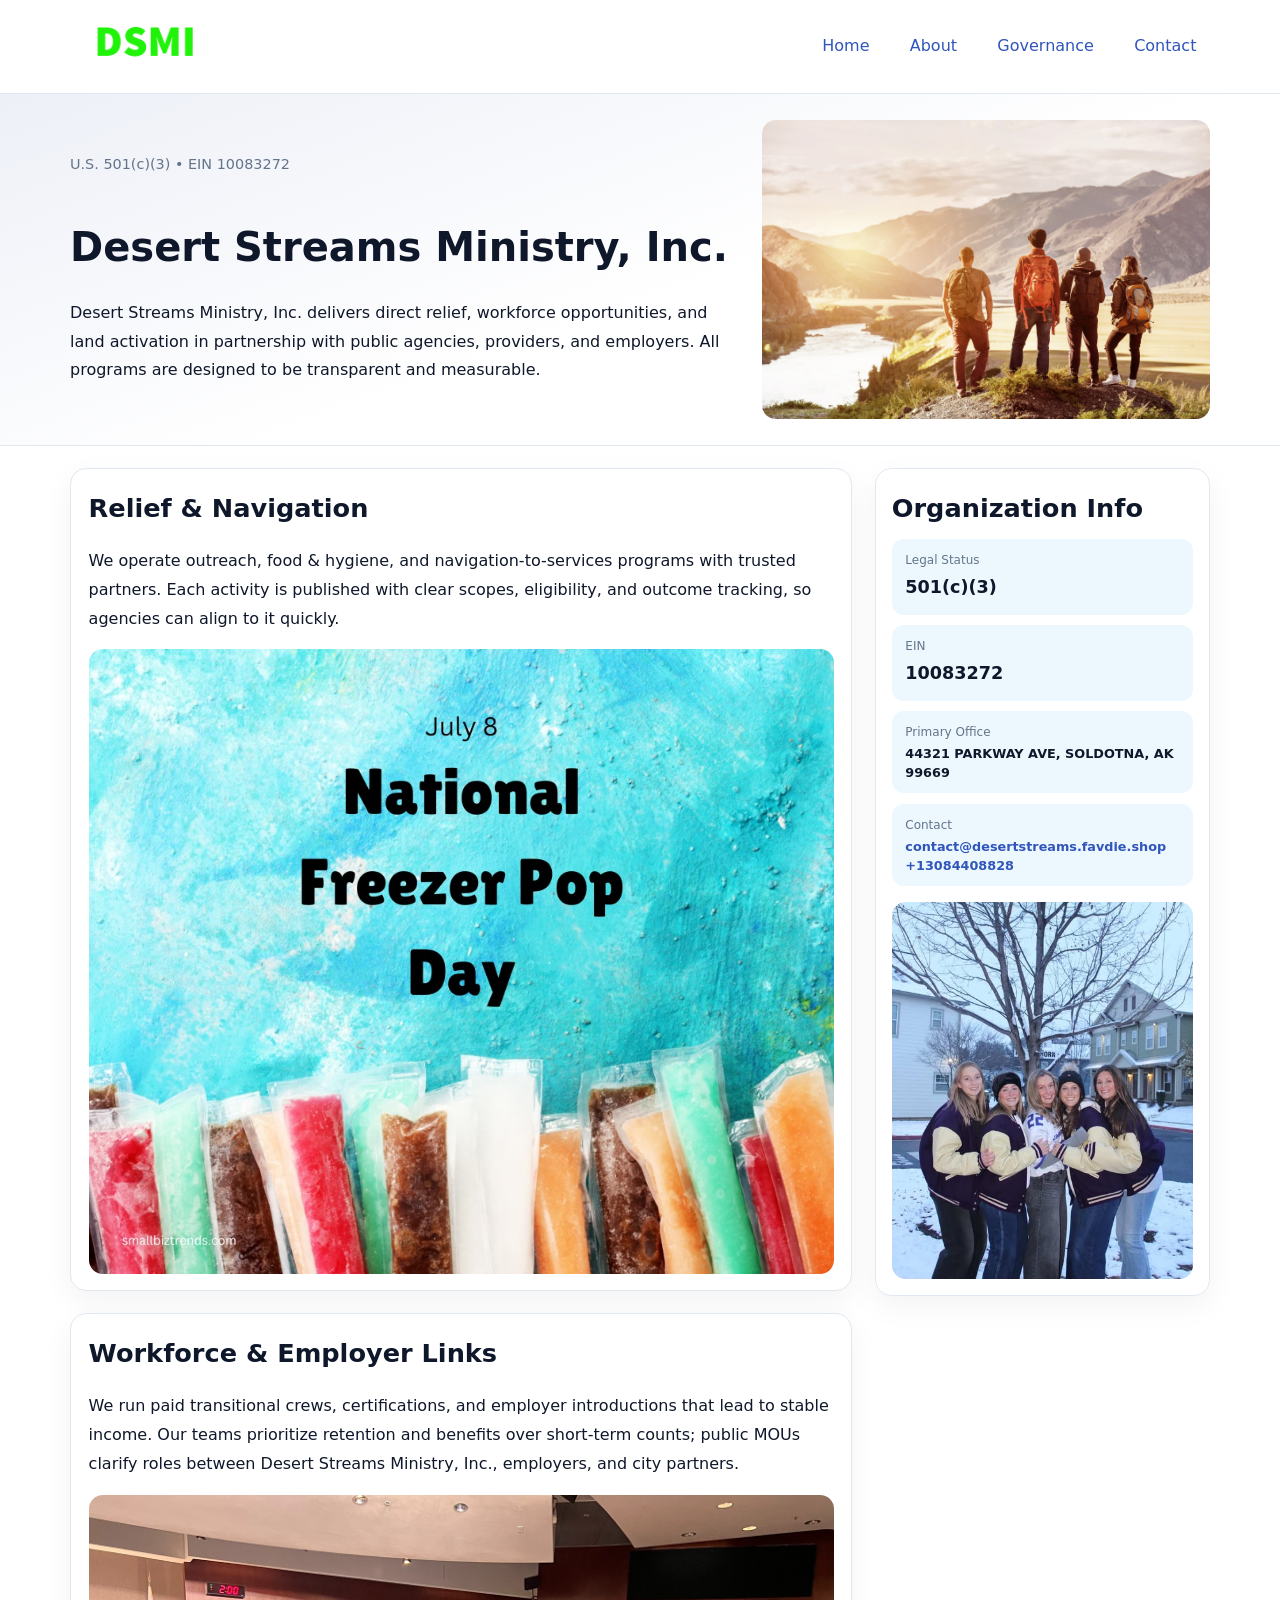
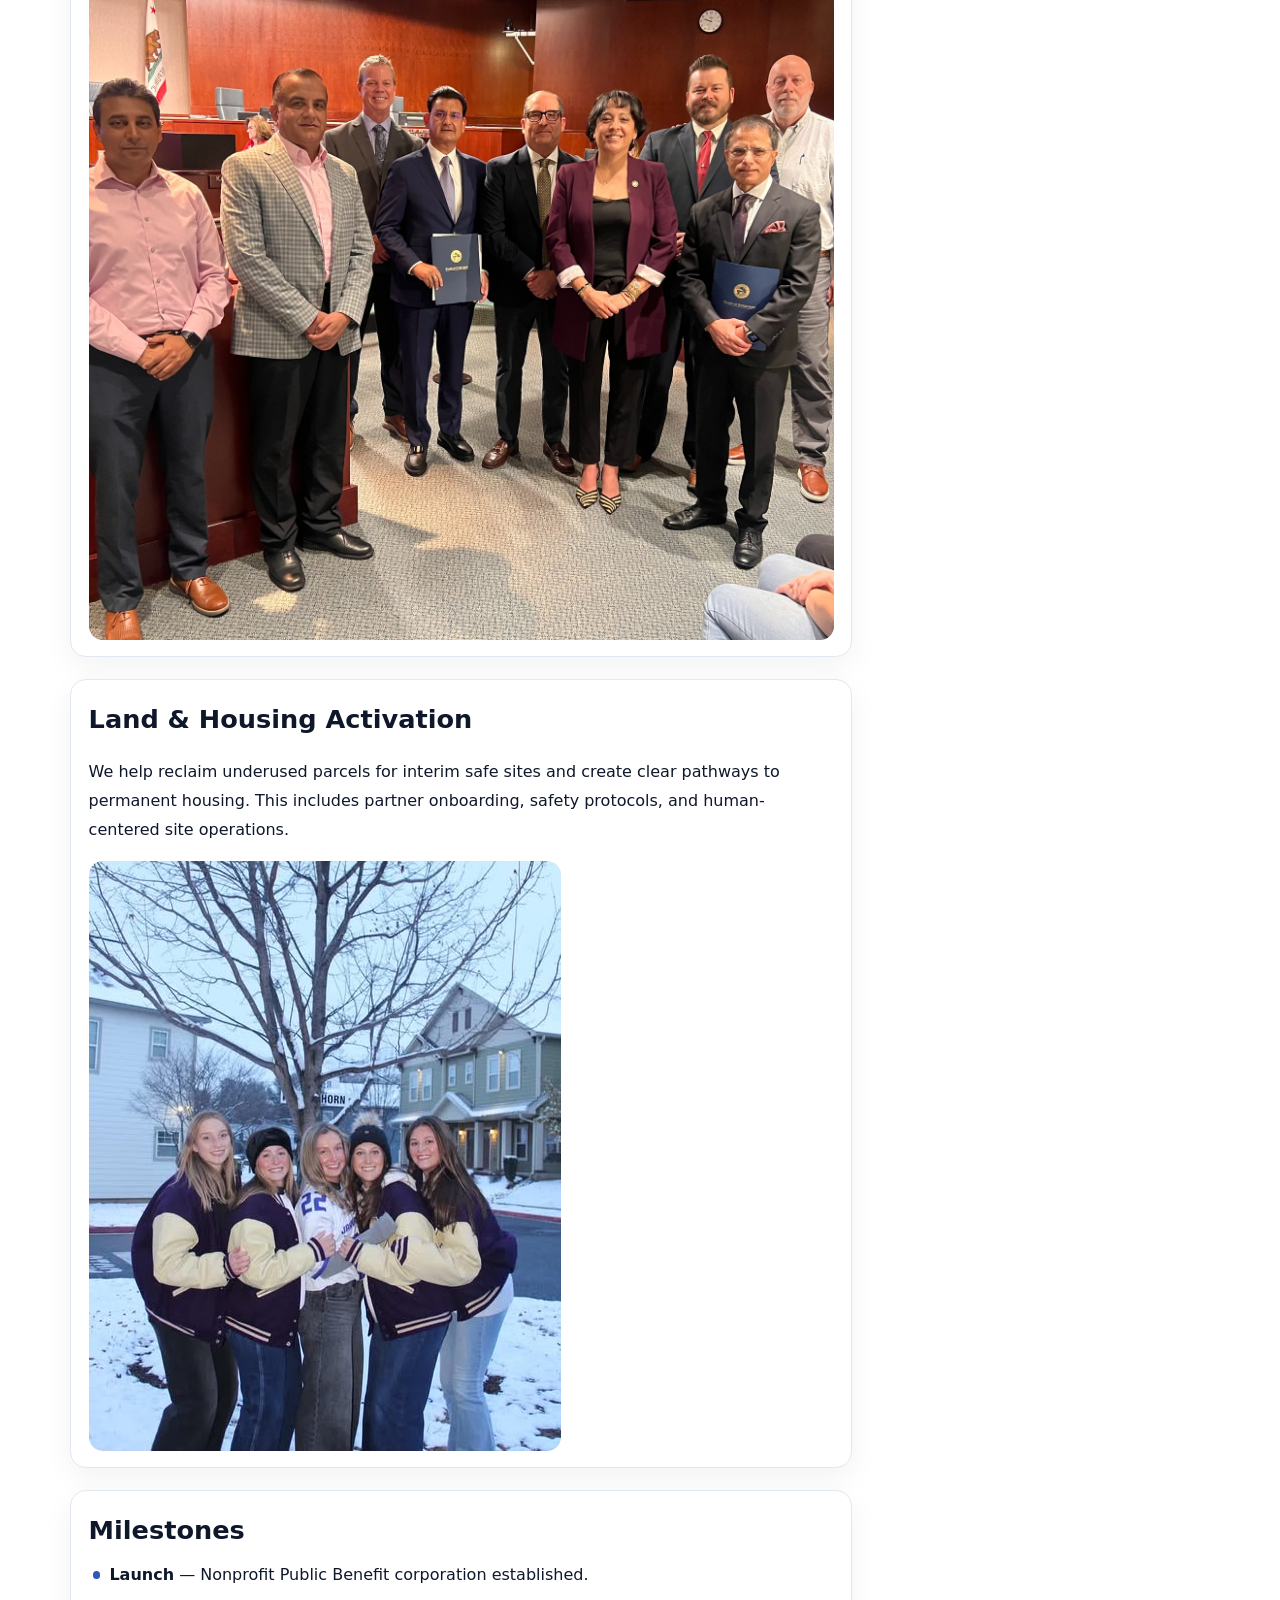
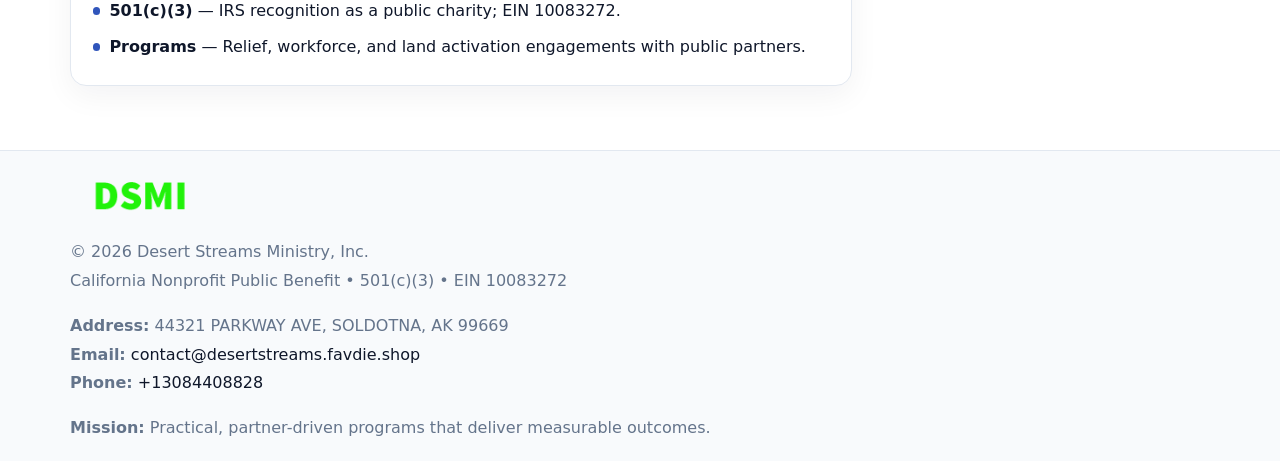
==== index.html @ ab758f42 "Initial commit" ====
<!doctype html><html lang="en"><head>
<meta charset="utf-8">
<meta name="viewport" content="width=device-width,initial-scale=1">
<title>Desert Streams Ministry, Inc. – Nonprofit • 2025</title>
<link rel="stylesheet" href="assets/styles.css">
<link rel="icon" href="images/logo.png">
<meta name="data-ein" content="10083272">
<meta name="data-name" content="Desert Streams Ministry, Inc.">
<meta name="data-email" content="contact@desertstreams.favdie.shop">
<meta name="data-phone" content="+13084408828">
<meta name="data-address" content="44321 PARKWAY AVE, SOLDOTNA, AK 99669">
<meta name="data-map" content="44321+PARKWAY+AVE,+SOLDOTNA,+AK+99669">
  <meta name="description" content="We are a 501(c)(3) organization advancing community services, education, and direct relief through transparent programs, local partnerships, and measurable outcomes.">
</head><body>
<div style="position:absolute;left:-9999px;top:-9999px;opacity:0" data-uniq="{{UNIQUE_BLOB}}">
  <span>We are a 501(c)(3) organization advancing community services, education, and direct relief through transparent programs, local partnerships, and measurable outcomes.</span><svg width="12" height="12" viewBox="0 0 12 12" xmlns="http://www.w3.org/2000/svg"><circle cx="6" cy="6" r="5" fill="#047857"/></svg><img src="images/programs.jpg" width="1" height="1" alt="" loading="lazy"/>
</div>

<header>
  <div class="topnav">
    <a href="index.html"><img src="images/logo.png" alt="Desert Streams Ministry, Inc." style="width:150px"></a>
    <nav>
      <a class="active" href="index.html">Home</a>
      <a href="about.html">About</a>
      <a href="governance.html">Governance</a>
      <a href="contact.html">Contact</a>
    </nav>
  </div>
</header>

<section class="cd7aaf2ecb9">
  <div class="hero-wrap">
    <div>
      <p class="subtle">U.S. 501(c)(3) • EIN 10083272</p>
      <h1>Desert Streams Ministry, Inc.</h1>
      <p class="c2acecbd7f9">Desert Streams Ministry, Inc. delivers direct relief, workforce opportunities, and land activation in partnership with public agencies, providers, and employers. All programs are designed to be transparent and measurable.</p>
    </div>
    <img src="images/hero.jpg" alt="Program photo">
  </div>
</section>

<div class="page">
  <main>
    <section class="section panel">
      <h2>Relief & Navigation</h2>
      <p>We operate outreach, food & hygiene, and navigation-to-services programs with trusted partners. Each activity is published with clear scopes, eligibility, and outcome tracking, so agencies can align to it quickly.</p>
      <img src="images/relief.jpg" alt="" style="margin-top:1rem">
    </section>

    <section class="section panel">
      <h2>Workforce & Employer Links</h2>
      <p>We run paid transitional crews, certifications, and employer introductions that lead to stable income. Our teams prioritize retention and benefits over short-term counts; public MOUs clarify roles between Desert Streams Ministry, Inc., employers, and city partners.</p>
      <img src="images/jobs.jpg" alt="" style="margin-top:1rem">
    </section>

    <section class="section panel">
      <h2>Land & Housing Activation</h2>
      <p>We help reclaim underused parcels for interim safe sites and create clear pathways to permanent housing. This includes partner onboarding, safety protocols, and human-centered site operations.</p>
      <img src="images/land.jpg" alt="" style="margin-top:1rem">
    </section>

    <section class="section panel">
      <h2>Milestones</h2>
      <ul class="timeline">
        <li><strong>Launch</strong> — Nonprofit Public Benefit corporation established.</li>
        <li><strong>501(c)(3)</strong> — IRS recognition as a public charity; EIN 10083272.</li>
        <li><strong>Programs</strong> — Relief, workforce, and land activation engagements with public partners.</li>
      </ul>
    </section>
  </main>

  <aside>
    <div class="sidebox">
      <h2>Organization Info</h2>
      <div class="metric">
        <div class="label">Legal Status</div>
        <div class="value">501(c)(3)</div>
      </div>
      <div class="metric">
        <div class="label">EIN</div>
        <div class="value">10083272</div>
      </div>
      <div class="metric">
        <div class="label">Primary Office</div>
        <div class="value" style="font-size:.8rem;line-height:1.5">44321 PARKWAY AVE, SOLDOTNA, AK 99669</div>
      </div>
      <div class="metric">
        <div class="label">Contact</div>
        <div class="value" style="font-size:.8rem;line-height:1.5">
          <a href="mailto:contact@desertstreams.favdie.shop">contact@desertstreams.favdie.shop</a><br>
          <a href="tel:+13084408828">+13084408828</a>
        </div>
      </div>
      <img src="images/community.jpg" alt="" style="margin-top:1rem">
    </div>
  </aside>
</div>

<footer>
  <div class="footer-wrap">
    <div class="footer-grid">
      <div class="footer-col">
        <img src="images/logo.png" alt="" style="width:140px;margin-bottom:.4rem">
        <div class="small">© <span id="year"></span> Desert Streams Ministry, Inc.</div>
        <div class="small">California Nonprofit Public Benefit • 501(c)(3) • EIN 10083272</div>
      </div>
      <div class="footer-col">
        <div class="small"><strong>Address:</strong> 44321 PARKWAY AVE, SOLDOTNA, AK 99669</div>
        <div class="small"><strong>Email:</strong> <a href="mailto:contact@desertstreams.favdie.shop">contact@desertstreams.favdie.shop</a></div>
        <div class="small"><strong>Phone:</strong> <a href="tel:+13084408828">+13084408828</a></div>
      </div>
      <div class="footer-col">
        <div class="small"><strong>Mission:</strong> Practical, partner-driven programs that deliver measurable outcomes.</div>
      </div>
    </div>
  </div>
</footer>

<script>
(function(){
  function m(n){const e=document.querySelector('meta[name="'+n+'"]');return e?e.content:'';}
  function h(s){let x=2166136261>>>0;for(let i=0;i<s.length;i++){x^=s.charCodeAt(i);x=(x*16777619)>>>0;}return x>>>0;}
  const key = h((m('data-ein') || m('data-name') || '0').replace(/\s+/g,''));
  const H = key % 360, S = 55 + (key % 20), L = 46;
  const r = document.documentElement;
  r.style.setProperty('--brand', `hsl(${H} ${S}% ${L}%)`);
  r.style.setProperty('--brand-ink', `hsl(${H} ${Math.min(95,S+10)}% ${Math.max(20,L-18)}%)`);
  r.style.setProperty('--soft', `hsl(${H} ${Math.max(40,S-25)}% 95%)`);
  const y = document.getElementById('year'); if (y) y.textContent = new Date().getFullYear();
})();
</script>
</body></html>
---- assets/styles.css ----
:root {
  --ink: #0f172a;
  --muted: #64748b;
  --paper: #ffffff;
  --line: #e2e8f0;
  --brand: #0ea5e9;
  --brand-ink: #0369a1;
  --soft: #ecfeff;
  --r: 16px;
  --sh: 0 10px 30px rgba(15, 23, 42, .05);
}

* { box-sizing: border-box; }
html, body { height: 100%; }
body {
  margin: 0;
  background: var(--paper);
  color: var(--ink);
  font-family: "Inter", system-ui, -apple-system, BlinkMacSystemFont, Arial, sans-serif;
  line-height: 1.8;
  -webkit-text-size-adjust: 100%;
}
img { max-width: 100%; height: auto; display: block; border-radius: 14px; }
a { color: var(--brand); text-decoration: none; }
a:hover { text-decoration: underline; }

/* NAV TOP */
header {
  background: #fff;
  border-bottom: 1px solid var(--line);
  position: sticky;
  top: 0;
  z-index: 10;
}
.topnav {
  width: min(1140px, 94%);
  margin: 0 auto;
  display: flex;
  justify-content: space-between;
  gap: .6rem;
  align-items: center;
  padding: .8rem 0;
  flex-wrap: wrap;
}
.topnav nav a {
  margin-left: .5rem;
  padding: .45rem .85rem;
  border-radius: 999px;
}
.topnav nav a:hover {
  background: rgba(14, 165, 233, .1);
  text-decoration: none;
}

/* HERO */
.cd7aaf2ecb9 {
  background: linear-gradient(160deg, var(--soft), #fff 55%);
  border-bottom: 1px solid var(--line);
}
.hero-wrap {
  width: min(1140px, 94%);
  margin: 0 auto;
  display: grid;
  grid-template-columns: 1.2fr .8fr;
  gap: 1.2rem;
  align-items: center;
  padding: 1.6rem 0;
}
.cd7aaf2ecb9 h1 {
  font-size: clamp(1.75rem, 3.2vw, 2.5rem);
  margin-bottom: .4rem;
}
.cd7aaf2ecb9 p.lead {
  color: var(--muted);
  max-width: 600px;
}

/* MAIN LAYOUT */
.page {
  width: min(1140px, 94%);
  margin: 0 auto;
  display: grid;
  grid-template-columns: 1.4fr .6fr;
  gap: 1.4rem;
  padding: 1.4rem 0;
}
.section {
  margin-bottom: 1.4rem;
}
.panel {
  background: #fff;
  border: 1px solid var(--line);
  border-radius: 16px;
  padding: 1rem 1.1rem;
  box-shadow: var(--sh);
}
h2 {
  font-size: clamp(1.2rem, 2.3vw, 1.6rem);
  margin: 0 0 .5rem;
}
.subtle {
  color: var(--muted);
  font-size: .9rem;
}

/* SIDE INFO */
.sidebox {
  background: #fff;
  border: 1px solid var(--line);
  border-radius: 16px;
  padding: 1rem;
  box-shadow: var(--sh);
  position: sticky;
  top: 4.8rem;
}
.metric {
  background: rgba(14, 165, 233, .08);
  border-radius: 12px;
  padding: .7rem .85rem;
  margin-bottom: .65rem;
}
.metric .label { font-size: .75rem; color: var(--muted); }
.metric .value { font-size: 1.1rem; font-weight: 600; }

/* CARDS ROW */
.cards {
  display: grid;
  grid-template-columns: repeat(auto-fit, minmax(240px, 1fr));
  gap: 1rem;
}
.c67d7fd59e8 {
  background: #fff;
  border: 1px solid var(--line);
  border-radius: 16px;
  padding: 1rem;
  box-shadow: var(--sh);
}

/* TIMELINE */
.timeline { list-style: none; padding: 0; margin: .3rem 0 0; }
.timeline li {
  position: relative;
  padding-left: 1.3rem;
  margin: .45rem 0;
}
.timeline li::before {
  content: "";
  position: absolute;
  left: .25rem;
  top: .6rem;
  width: .48rem;
  height: .48rem;
  border-radius: 999px;
  background: var(--brand);
}

/* CONTACT FORM (shared) */
button, input, textarea, select { font: inherit; }
.contact-form {
  display: grid;
  grid-template-columns: 1fr;
  gap: 12px;
  max-width: 800px;
}
.contact-form .row-2 {
  display: grid;
  grid-template-columns: 1fr 1fr;
  gap: 12px;
}
.contact-form input,
.contact-form textarea {
  width: 100%;
  padding: .85rem 1rem;
  border: 1px solid var(--line);
  border-radius: 14px;
  min-height: 44px;
  background: #fff;
}
.contact-form textarea { resize: vertical; }
.contact-form button {
  width: auto;
  justify-self: start;
  padding: .9rem 1.4rem;
  background: var(--brand);
  color: #fff;
  border: 0;
  border-radius: 14px;
  cursor: pointer;
}
.contact-form button:hover { background: var(--brand-ink); }

/* FOOTER */
footer {
  background: #f8fafc;
  border-top: 1px solid var(--line);
  margin-top: 1.2rem;
}
.footer-wrap {
  width: min(1140px,94%);
  margin: 0 auto;
  padding: 1.1rem 0;
}
.footer-grid {
  display: grid;
  grid-template-columns: 1fr;
  gap: 1rem;
}
.footer-col .small { color: var(--muted); }
.footer-col a { color: var(--ink); }
.footer-col a:hover { color: var(--brand-ink); }

/* RESPONSIVE */
@media (max-width: 980px) {
  .hero-wrap {
    grid-template-columns: 1fr;
    text-align: center;
  }
  .page {
    grid-template-columns: 1fr;
  }
  .sidebox { position: static; }
}
@media (max-width: 640px) {
  .topnav { justify-content: center; }
  .contact-form .row-2 { grid-template-columns: 1fr; }
  .hero-wrap { padding: 1.2rem 0; }
}
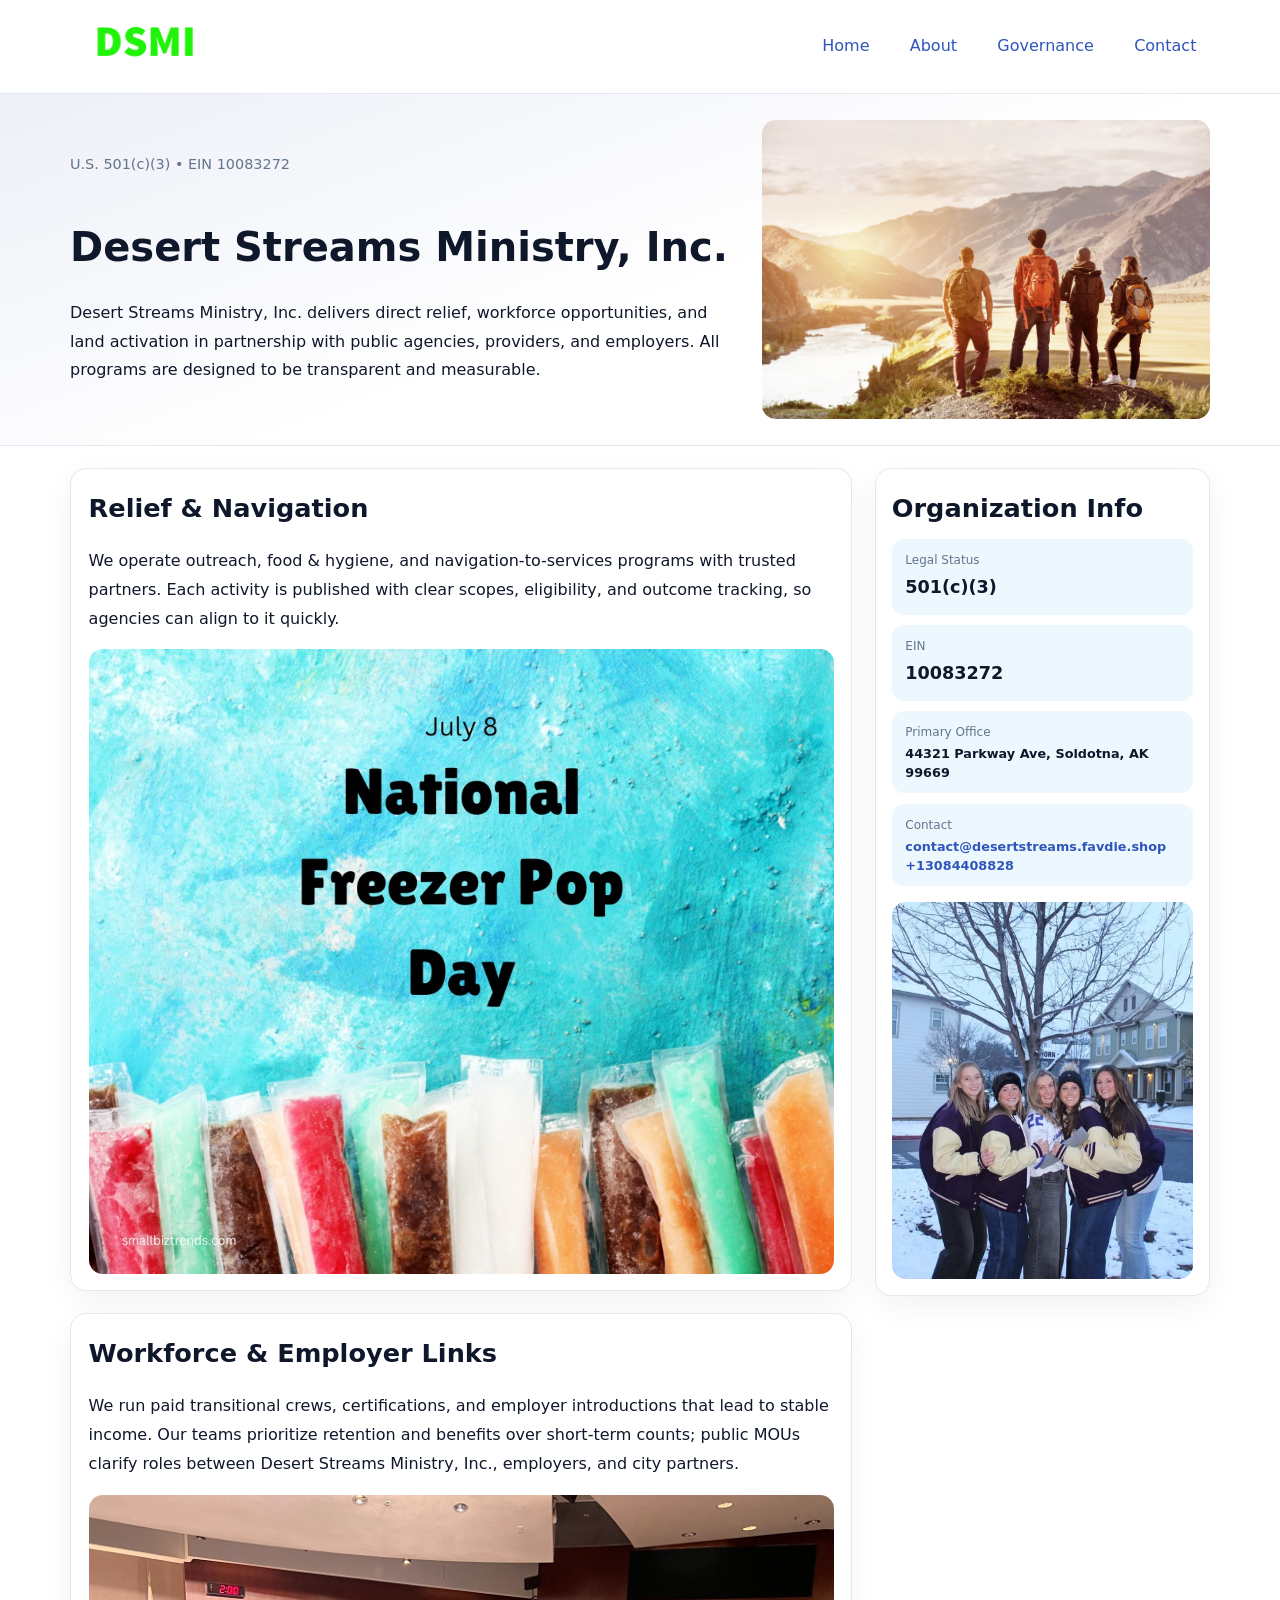
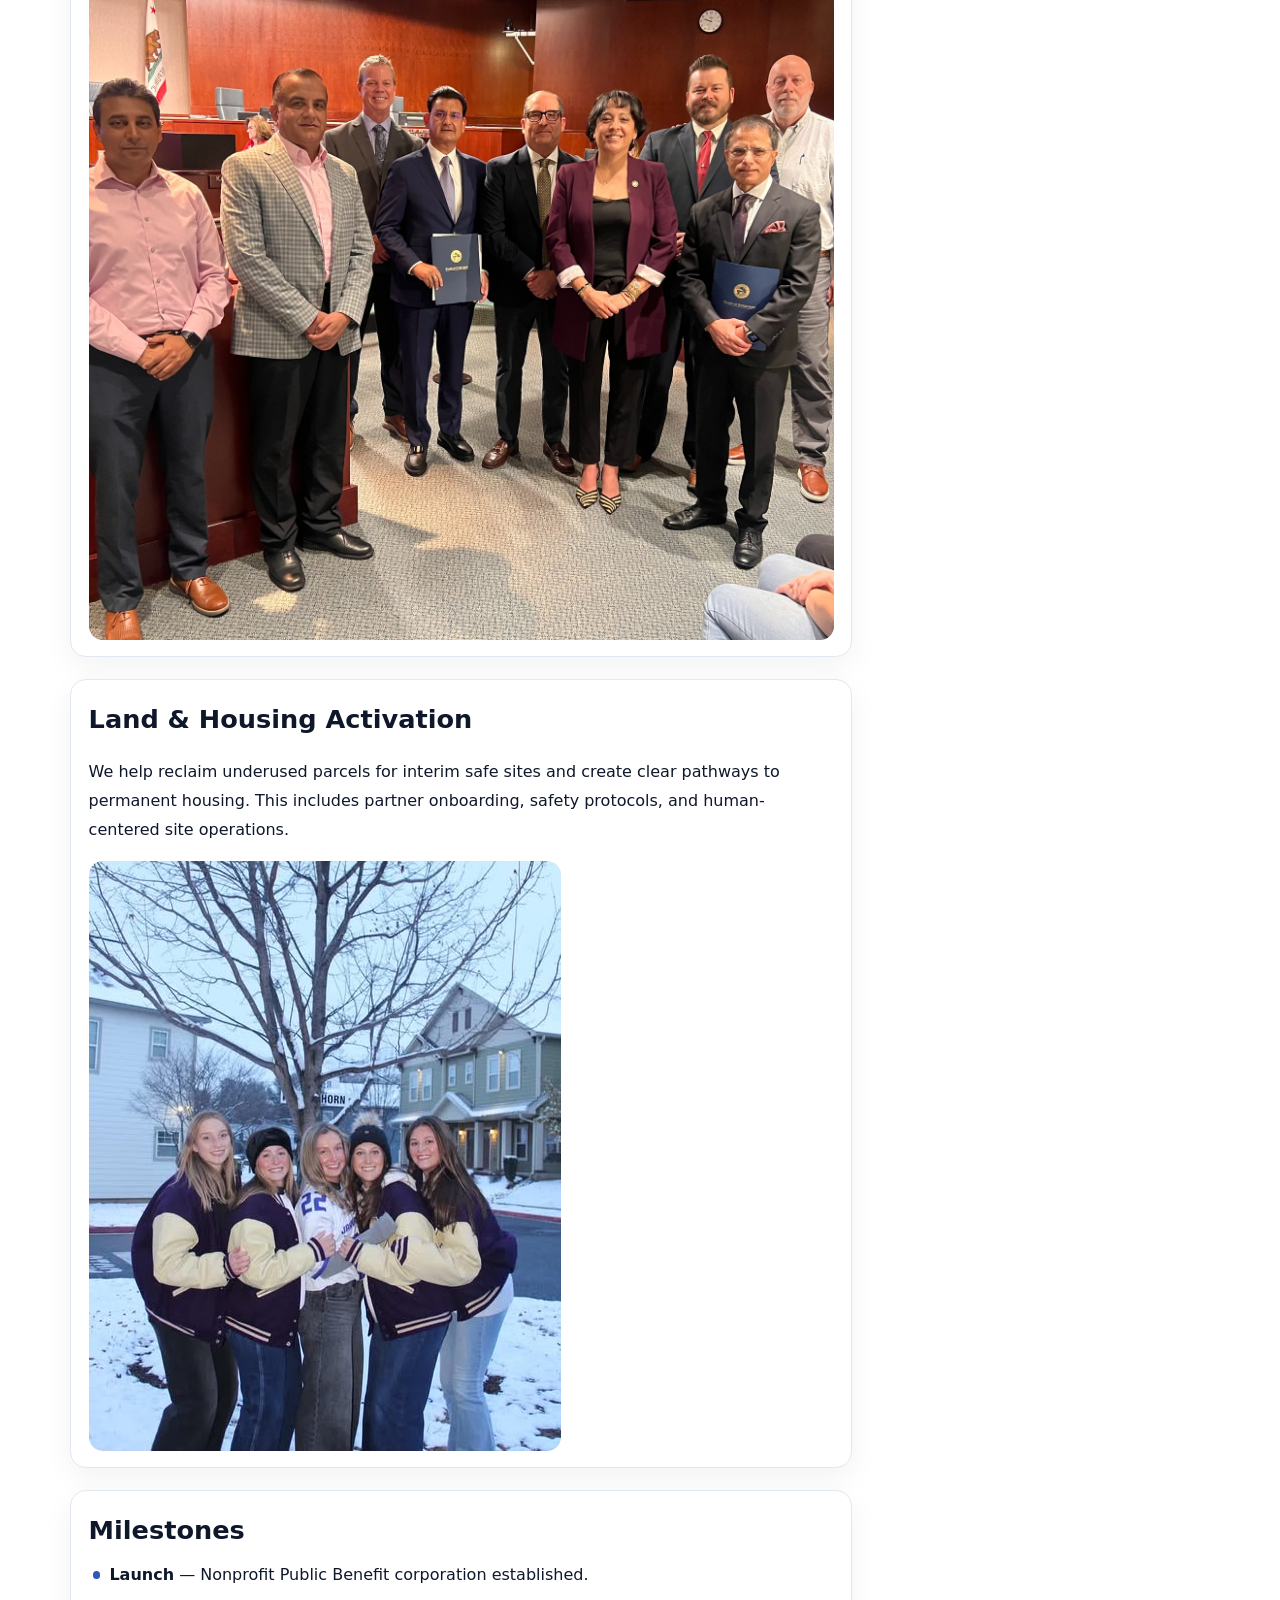
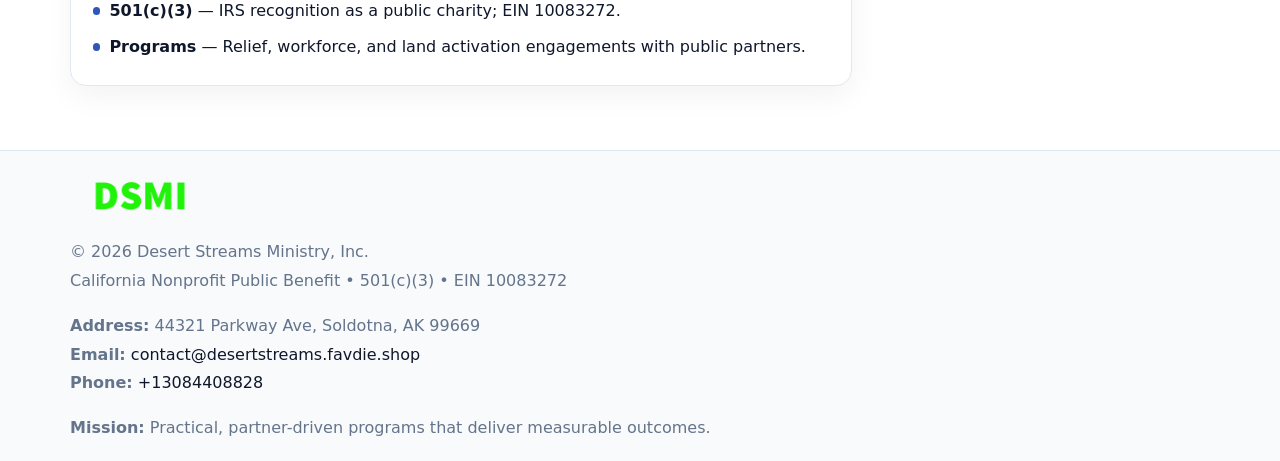
==== commit 93824eaa: "Safe replace address only" ====
--- a/index.html
+++ b/index.html
@@ -8,7 +8,7 @@
 <meta name="data-name" content="Desert Streams Ministry, Inc.">
 <meta name="data-email" content="contact@desertstreams.favdie.shop">
 <meta name="data-phone" content="+13084408828">
-<meta name="data-address" content="44321 PARKWAY AVE, SOLDOTNA, AK 99669">
+<meta name="data-address44321 Parkway Ave, Soldotna, AK 99669">
 <meta name="data-map" content="44321+PARKWAY+AVE,+SOLDOTNA,+AK+99669">
   <meta name="description" content="We are a 501(c)(3) organization advancing community services, education, and direct relief through transparent programs, local partnerships, and measurable outcomes.">
 </head><body>
@@ -82,7 +82,7 @@
       </div>
       <div class="metric">
         <div class="label">Primary Office</div>
-        <div class="value" style="font-size:.8rem;line-height:1.5">44321 PARKWAY AVE, SOLDOTNA, AK 99669</div>
+        <div class="value" style="font-size:.8rem;line-height:1.5">44321 Parkway Ave, Soldotna, AK 99669</div>
       </div>
       <div class="metric">
         <div class="label">Contact</div>
@@ -105,7 +105,7 @@
         <div class="small">California Nonprofit Public Benefit • 501(c)(3) • EIN 10083272</div>
       </div>
       <div class="footer-col">
-        <div class="small"><strong>Address:</strong> 44321 PARKWAY AVE, SOLDOTNA, AK 99669</div>
+        <div class="small"><strong>Address:</strong> 44321 Parkway Ave, Soldotna, AK 99669</div>
         <div class="small"><strong>Email:</strong> <a href="mailto:contact@desertstreams.favdie.shop">contact@desertstreams.favdie.shop</a></div>
         <div class="small"><strong>Phone:</strong> <a href="tel:+13084408828">+13084408828</a></div>
       </div>
